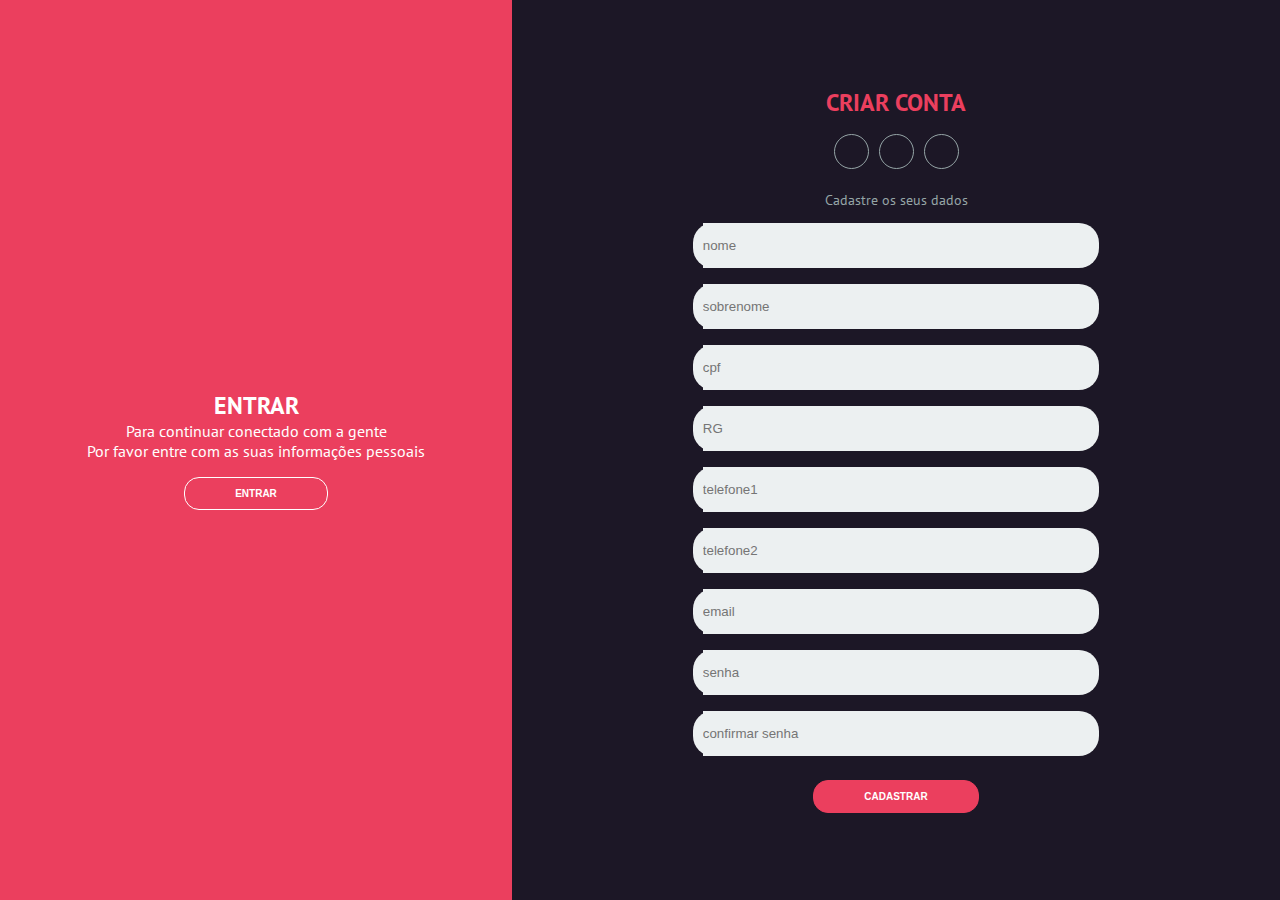
==== login/index.html @ 9b092ab5 "Adicionando a tela de login/cadastro ao sistea" ====
<!DOCTYPE html>
<html lang="en">
<head>
    <meta charset="UTF-8">
    <meta http-equiv="X-UA-Compatible" content="IE=edge">
    <meta name="viewport" content="width=device-width, initial-scale=1.0">
    <link rel="stylesheet" href="style.css">
    <link rel="stylesheet" href="https://cdnjs.cloudflare.com/ajax/libs/font-awesome/6.4.0/css/all.min.css" integrity="sha512-iecdLmaskl7CVkqkXNQ/ZH/XLlvWZOJyj7Yy7tcenmpD1ypASozpmT/E0iPtmFIB46ZmdtAc9eNBvH0H/ZpiBw==" crossorigin="anonymous" referrerpolicy="no-referrer" />
    <title>Document</title> 
</head>
<body>
    <div class="container">
        <div class="content first-content">
            <div class="first-column">
                <h2 class="title-primary">ENTRAR</h2>
                <p class="description-primary">Para continuar conectado com a gente</p>
                <p class="description-primary">Por favor entre com as suas informações pessoais</p>
                <button id="btn_entrar" class="btn btn-primary">ENTRAR</button>
            </div>
            <div class="second-column">
                <h2 class="title-second">CRIAR CONTA</h2>
                <div class="social-media">
                    <ul class="list-social-media">
                        <a class="link-social-media" href="#">
                            <li class="item-social-media">
                                <i class="fa-brands fa-facebook"></i>
                            </li>
                        </a>
                        <a  class="link-social-media" href="#">
                            <li class="item-social-media">
                                <i class="fa-brands fa-google"></i>
                            </li>
                        </a>
                        <a class="link-social-media" href="#">
                            <li class="item-social-media">
                                <i class="fa-brands fa-instagram"></i>
                            </li>
                        </a>
                    </ul>
                </div>
                <p class="description description-second">Cadastre os seus dados</p>
                <form class="form">
                    <label class="label-input" for="">
                        <i class="fa-solid fa-user icon-modify"></i>
                        <input type="text" placeholder="nome" id="ipt_nome">
                    </label>
                    <label class="label-input" for="">
                        <i class="fa-solid fa-user icon-modify"></i>
                        <input type="text" placeholder="sobrenome" id="ipt_sobrenome">
                    </label>
                    <label class="label-input" for="">
                        <i class="fa-regular fa-id-card icon-modify"></i>
                        <input type="number" placeholder="cpf" id="ipt_cpf">
                    </label>
                    <label class="label-input" for="">
                        <i class="fa-regular fa-id-card icon-modify"></i>
                        <input type="text" placeholder="RG" id="ipt_RG">
                    </label>
                    <label class="label-input" for="">
                        <i class="fa-solid fa-phone icon-modify"></i>
                        <input type="number" placeholder="telefone1" id="ipt_telefone1">                    
                    </label>
                    <label class="label-input" for="">
                        <i class="fa-solid fa-phone icon-modify"></i>
                        <input type="number" placeholder="telefone2" id="ipt_telefone2">
                    </label>
                    <label class="label-input" for="">
                        <i class="fa-solid fa-envelope icon-modify"></i>
                        <input type="text" placeholder="email" id="ipt_email">
                    </label>
                    <label class="label-input" for="">
                        <i class="fa-solid fa-lock icon-modify"></i>
                        <input type="password" placeholder="senha" id="ipt_senha">
                    </label>
                    <label class="label-input" for="">
                        <i class="fa-solid fa-lock icon-modify"></i>
                        <input type="password" placeholder="confirmar senha" id="ipt_conf_senha">
                    </label>
                     
                    <button onclick="cadastrar()" class="btn btn-second">CADASTRAR</button>
                </form>
            </div>
        </div>
        <div class="content second-content">
            <div class="first-column">
                <h2 class="title title-primary">Olá, amigo!</h2>
                <p class="description description-primary">Entre com os seus dados pessoais</p>
                <p class="description description-primary">e comece a sua jornada atômica com a gente</p>
                <button id="btn_cadastrar" class="btn btn-primary">CADASTRAR</button>
            </div>
            <div class="second-column">
                <h2 class="title title-second">Entre na sua conta</h2>
                <div class="social-media">
                    <ul class="list-social-media">
                        <a class="link-social-media" href="#">
                            <li class="item-social-media">
                                <i class="fa-brands fa-facebook"></i>
                            </li>
                        </a>
                        <a  class="link-social-media" href="#">
                            <li class="item-social-media">
                                <i class="fa-brands fa-google"></i>
                            </li>
                        </a>
                        <a class="link-social-media" href="#">
                            <li class="item-social-media">
                                <i class="fa-brands fa-instagram"></i>
                            </li>
                        </a>
                    </ul>
                </div>
                <p class="description description-second">Ou use o seu email</p>
                <form class="form">
                    <label class="label-input" for="">
                        <i class="fa-solid fa-envelope icon-modify"></i>
                        <input type="text" placeholder="email" id="ipt_email">
                    </label>
                    <label class="label-input" for="">
                        <i class="fa-solid fa-lock icon-modify"></i>
                        <input type="password" placeholder="senha" id="ipt_senha">
                    </label>
                     
                    <button class="btn btn-second">ENTRAR</button>
                </form>
            </div>
        </div>
    </div>
    <script src="script.js"></script>
</body>
</html>
---- login/style.css ----
@import url('https://fonts.googleapis.com/css2?family=Bebas+Neue&family=Noto+Sans:wght@400;700&family=PT+Sans:ital,wght@0,400;0,700;1,400;1,700&family=PT+Serif:ital,wght@0,400;0,700;1,400&display=swap');

*{
    margin: 0;
    padding: 0;
    box-sizing: border-box;
}

body{
    font-family: 'PT Sans', sans-serif;
    overflow: hidden;
}

.container{
    display: flex;
    justify-content: center;
    align-items: center;
    height: 100vh;
}

.content{
    background-color:  #1c1726;
    width: 100%;
    height: 100%;
    display: flex;
    justify-content: space-between;
    align-items: center;
    position: relative;
}

.content::before{
    content: "";
    position: absolute;
    background-color: rgb(235, 63, 94);
    width: 40%;
    height: 100%;
    left: 0;
}

.title{
    font-size: 28px;
    font-weight: bold;
    text-transform: capitalize;
}

.title-primary{
    color: white;
}

.title-second{
    color: rgb(235, 63, 94);
}

.description{
    font-size: 14px;
    font-weight: 300;
    line-height: 30px;
}

.description-primary{
    color: white;
}

.description-second{
    color: #95a5a6;
}

.btn{
    border-radius: 15px;
    text-transform: uppercase;
    color: white;
    font-size: 10px;
    padding: 10px 50px;
    cursor: pointer;
    font-weight: bold;
    align-self: center;
    border-width: 0;
    margin-top: 1rem;
}

.btn-primary{
    background-color: transparent;
    border: 1px solid white;
}

.btn-primary:hover{
    background-color: white;
    color: rgb(235, 63, 94);
    transition: background-color .5s;
}

.btn-second{
    background-color: rgb(235, 63, 94);
    border: 1px solid rgb(235, 63, 94);
}

.btn-second:hover{
    background-color: white;
    border: 1px solid rgb(235, 63, 94);
    color: rgb(235, 63, 94);
    transition: background-color .5s;
}

.first-content{
    display: flex;
}

.first-content .second-column{
    z-index: 11;
}

.first-column{
    text-align: center;
    width: 40%;
    z-index: 10;
}

.second-column{
    width: 60%;
    display: flex;
    flex-direction: column;
    align-items: center;
}

.social-media{
    margin: 1rem 0;
}

.link-social-media:not(:first-child){
    margin-left: 10px;
}

.link-social-media .item-social-media{
    transition: background-color .5s;
}

.link-social-media:hover .item-social-media{
    background-color: rgb(235, 63, 94);
    color: white;
    border-color: rgb(235, 63, 94);
}

.list-social-media{
    display: flex;
    list-style-type: none;
}

.item-social-media{
    border: 1px solid #95a5a6;
    border-radius: 50%;
    width: 35px;
    height: 35px;
    line-height: 35px;
    text-align: center;
    color: #95a5a6;
}


.form{
    display: flex;
    flex-direction: column;
    width: 55%;
}

.form input{
    height: 45px;
    width: 80%;
    border: none;
    background-color: #ecf0f1;
}

.label-input{
    background-color: #ecf0f1;
    display: flex;
    align-items: center;
    margin: 8px;
    border-radius: 20px;
}

input:focus {
    border: none;
    outline: none;
}

.icon-modify{
    color: #7f8c8d;
    padding: 0 5px;

}

.second-content{
    position: absolute;
    display: flex;
}

.second-content .first-column{
    order: 2;
    z-index: -1;
}

.second-content .second-column{
    order: 1;
    z-index: -1 ;
}

.ENTRAR-js .first-content .first-column{
    z-index: -1;
}

.ENTRAR-js .first-content .second-column{
    z-index: -1;
}
.ENTRAR-js .second-content .second-column{
    z-index: 11;
}

.ENTRAR-js .second-content .first-column{
    z-index: 13;
}

.ENTRAR-js .content::before{
    left: 60%;
    animation: slidein 2s;
    z-index: 12;
}

.CADASTRAR-js .content::before{
    animation: slideout 2s;
    z-index: 12;
}

.CADASTRAR-js .second-content .first-column,
.CADASTRAR-js .second-content .second-column {
    z-index: -1;
}

.CADASTRAR-js .first-content .second-column{
    z-index: 11;
}
.CADASTRAR-js .first-content .first-column{
    z-index: 13;
}

@keyframes slidein{
    from{
        left: 0;
        width: 40%;
    }

    to{
        left: 60%;
        width: 40%;
    }
}

@keyframes slideout{
    from{
        left: 60%;
        width: 40%;
    }
    
    to{
        left: 0;
        width: 40%;
    }
}
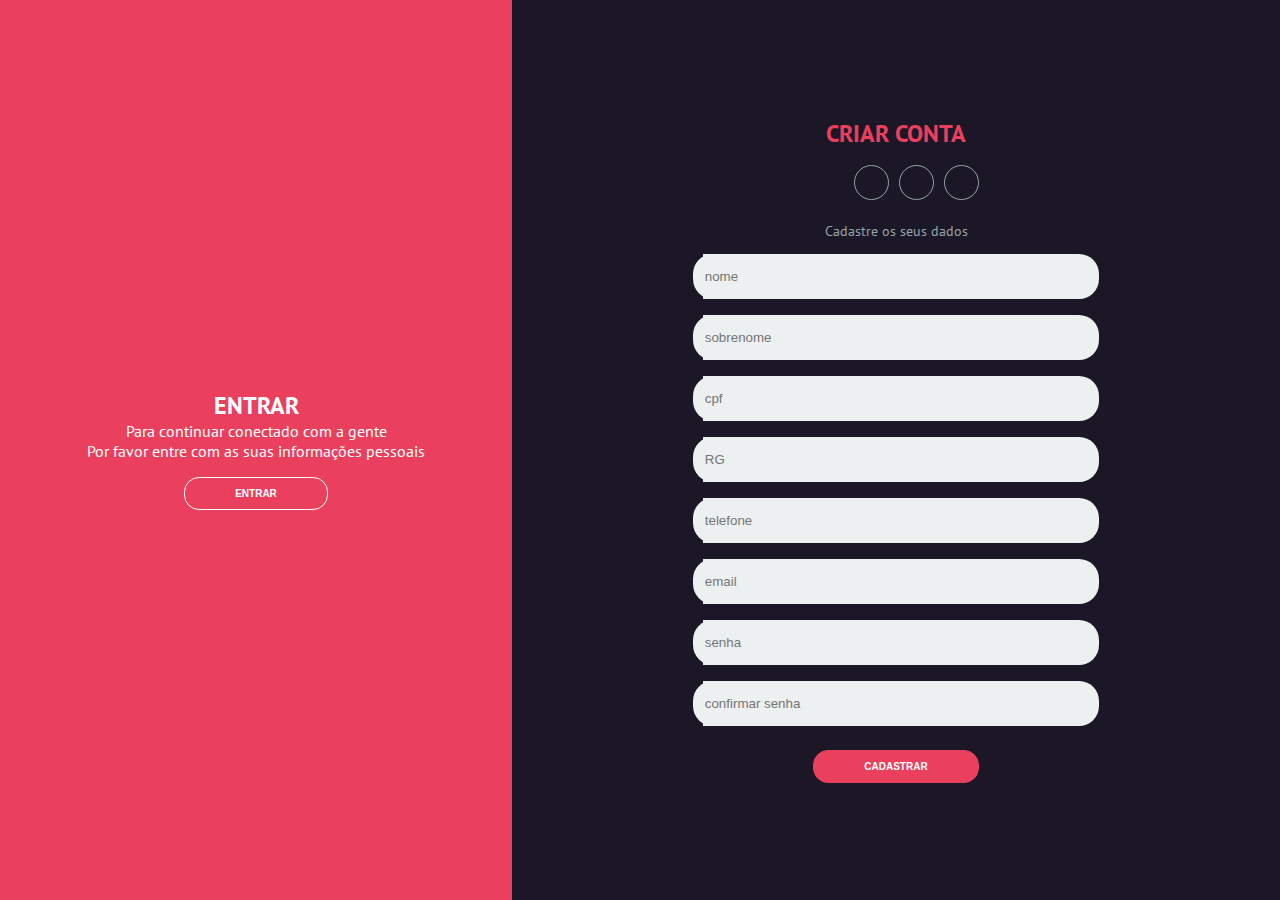
==== commit 4449bd72: "Subindo a primeira versão da dashboard, e algumas mudanças na tela principal do site (sobre.html)" ====
--- a/login/index.html
+++ b/login/index.html
@@ -58,11 +58,7 @@
                     </label>
                     <label class="label-input" for="">
                         <i class="fa-solid fa-phone icon-modify"></i>
-                        <input type="number" placeholder="telefone1" id="ipt_telefone1">                    
-                    </label>
-                    <label class="label-input" for="">
-                        <i class="fa-solid fa-phone icon-modify"></i>
-                        <input type="number" placeholder="telefone2" id="ipt_telefone2">
+                        <input type="number" placeholder="telefone" id="ipt_telefone">                    
                     </label>
                     <label class="label-input" for="">
                         <i class="fa-solid fa-envelope icon-modify"></i>
@@ -117,7 +113,7 @@
                     </label>
                     <label class="label-input" for="">
                         <i class="fa-solid fa-lock icon-modify"></i>
-                        <input type="password" placeholder="senha" id="ipt_senha">
+                        <input type="password" placeholder="senha" id="ipt_senha_final">
                     </label>
                      
                     <button class="btn btn-second">ENTRAR</button>
--- a/login/style.css
+++ b/login/style.css
@@ -2,13 +2,13 @@
 
 *{
     margin: 0;
-    padding: 0;
+    padding: 10;
     box-sizing: border-box;
 }
 
 body{
     font-family: 'PT Sans', sans-serif;
-    overflow: hidden;
+    overflow: hidden;   
 }
 
 .container{
